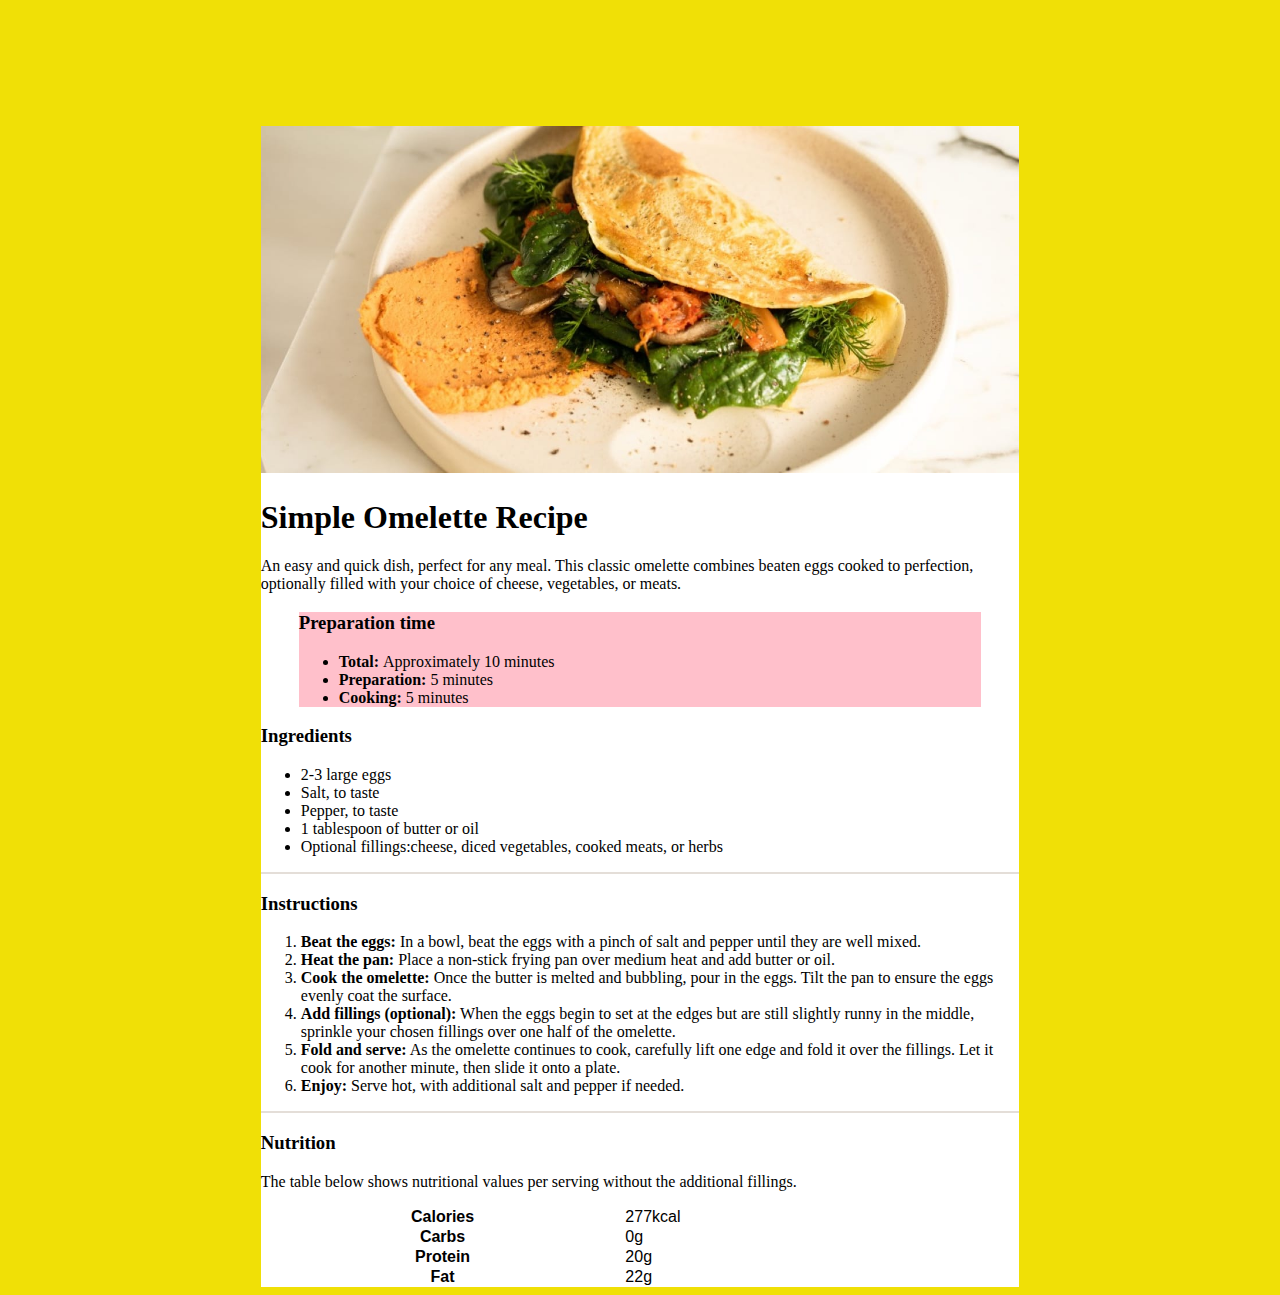
==== index.html @ 49f509ea "did the recipe page" ====
<!DOCTYPE html>
<html lang="en">
<head>
    <meta charset="UTF-8">
    <meta http-equiv="X-UA-Compatible" content="IE=edge">
    <meta name="viewport" content="width=device-width, initial-scale=1.0">
    <title>Document</title>
    <link rel="stylesheet" href="index.css">
</head>
<body>
    <div class="main-background">
        <div class="main-container">
            <div class="recipe-img">
                <img src="assets/images/image-omelette.jpeg" alt="image omelette"/>
            </div>
            <div class="recipe-info">
                <h1>Simple Omelette Recipe</h1>
                <p class="description">An easy and quick dish, perfect for any meal. This classic omelette
                    combines beaten eggs cooked to perfection, optionally filled with your choice of cheese,
                    vegetables, or meats.
                </p>
            </div>
            <div class="prep-time-section">
                <h3>Preparation time</h3>
                <ul>
                    <li><b>Total: </b>Approximately 10 minutes</li>
                    <li><b>Preparation: </b>5 minutes</li>
                    <li><b>Cooking: </b>5 minutes</li>
                </ul>
            </div>

            <div class="ingredients-section">
                <h3>Ingredients</h3>
                <ul>
                    <li>2-3 large eggs</li>
                    <li>Salt, to taste</li>
                    <li>Pepper, to taste</li>
                    <li>1 tablespoon of butter or oil</li>
                    <li>Optional fillings:cheese, diced vegetables, cooked meats, or herbs</li>
                </ul>
            </div>

            <hr/>
            <div class="instructions-sections">
                <h3>Instructions</h3>
                <ol>
                    <li><b>Beat the eggs:</b> In a bowl, beat the eggs with a pinch of salt and pepper until they are well mixed.</li>
                    <li><b>Heat the pan:</b> Place a non-stick frying pan over medium heat and add butter or oil.</li>
                    <li><b>Cook the omelette:</b> Once the butter is melted and bubbling, pour in the eggs. Tilt the pan to ensure the eggs evenly coat the surface.</li>
                    <li><b>Add fillings (optional):</b> When the eggs begin to set at the edges but are still slightly runny in the middle, sprinkle your chosen fillings over one half of the omelette.</li>
                    <li><b>Fold and serve:</b> As the omelette continues to cook, carefully lift one edge and fold it over the fillings. Let it cook for another minute, then slide it onto a plate.</li>
                    <li><b>Enjoy:</b>  Serve hot, with additional salt and pepper if needed.
    </li>
                </ol>
            </div>

            <hr/>
            <div class="nutrition-section">
                <h3>Nutrition</h3>
                <p>The table below shows nutritional values per serving without the additional fillings.</p>
                <table>
                    <tr>
                        <th>Calories</th>
                        <td>277kcal</td>
                    </tr>
                    <tr>
                        <th>Carbs</th>
                        <td>0g</td>
                    </tr>
                    <tr>
                        <th>Protein</th>
                        <td>20g</td>
                    </tr>
                    <tr>
                        <th>Fat</th>
                        <td>22g</td>
                    </tr>
                </table>
            </div>
        </div>
    </div>
</body>
</html>
---- index.css ----
:root {
  --nutmeg: hsl(14, 45%, 36%);
  --dark-raspberry: hsl(332, 51%, 32%);

  --white: hsl(0, 0%, 100%);
  --rose-white: hsl(330, 100%, 98%);
  --eggshell: hsl(30, 54%, 90%);
  --light-grey: hsl(30, 18%, 87%);
  --wenge-brown: hsl(30, 10%, 34%);
  --dark-charcoal: hsl(24, 5%, 18%);
}

.main-background{
    margin-left: 0%;
    margin-right: 0%;
    background-color:white;
}


@media screen and (min-width: 800px) {
    .main-background{
        background-color:white;
        align-items: center;
        display: flex;
        align-items: center;
        margin-left: 20%;
        margin-right: 20%;
        margin-top: 10%;
    }

    body{
        background-color: rgb(240, 224, 6);
    }
}

hr {
  border: 0.5px solid var(--light-grey);
}

img{max-width: 100%;}

.prep-time-section{
    background-color:  pink;
    margin-left: 5%;
    margin-right: 5%;
}

table {
  border-collapse: collapse;
  font-family: "Outfit", sans-serif;
  width: 90%;
  margin-top: 1rem;
}
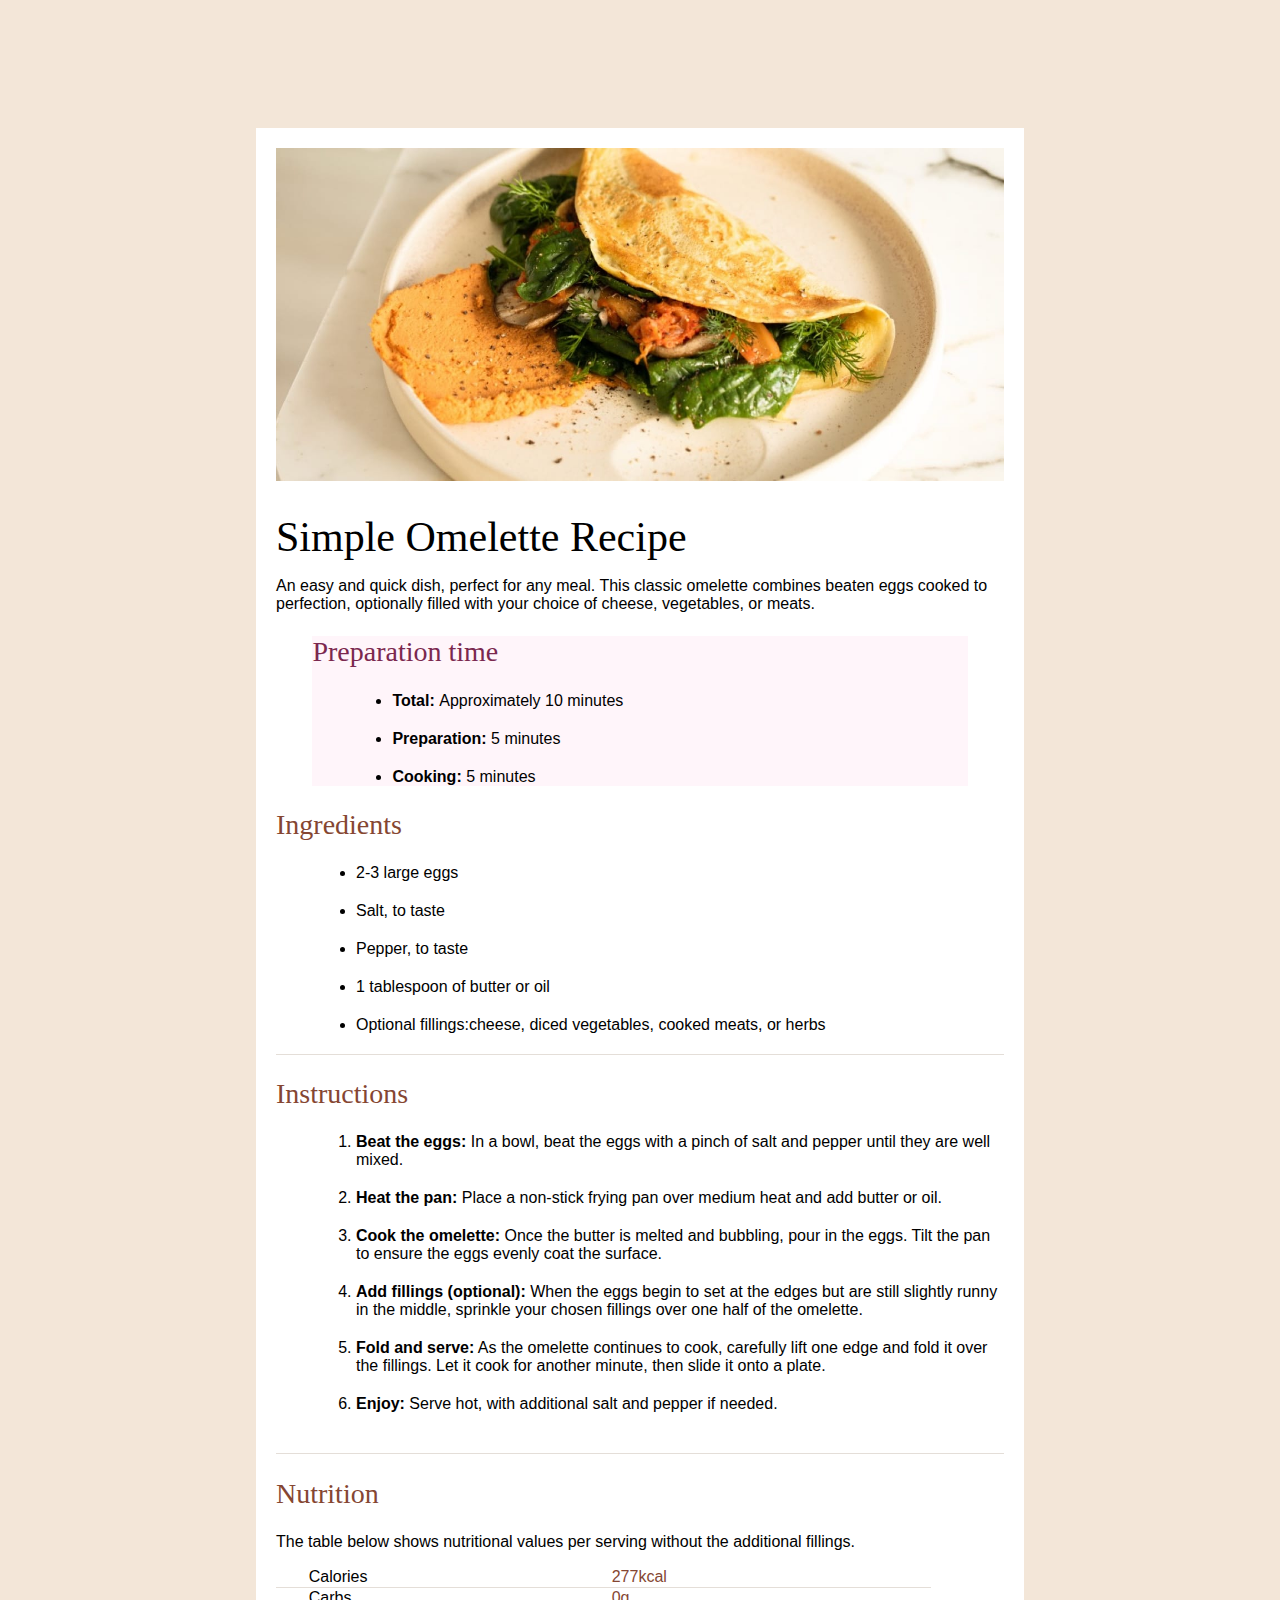
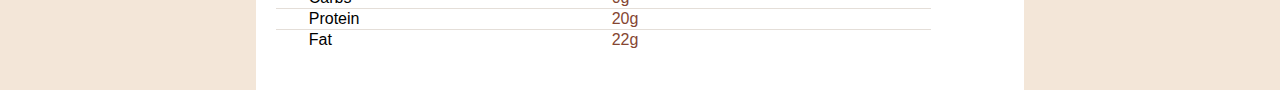
==== commit cd5df951: "Done with the design for recipe-page" ====
--- a/index.html
+++ b/index.html
@@ -5,6 +5,11 @@
     <meta http-equiv="X-UA-Compatible" content="IE=edge">
     <meta name="viewport" content="width=device-width, initial-scale=1.0">
     <title>Document</title>
+    <!-- Feel free to remove these styles or customise in your own stylesheet 👍 -->
+    <style>
+        .attribution { font-size: 11px; text-align: center; }
+        .attribution a { color: hsl(228, 45%, 44%); }
+    </style>
     <link rel="stylesheet" href="index.css">
 </head>
 <body>
@@ -21,7 +26,7 @@
                 </p>
             </div>
             <div class="prep-time-section">
-                <h3>Preparation time</h3>
+                <h2 id="prep-time-header">Preparation time</h2>
                 <ul>
                     <li><b>Total: </b>Approximately 10 minutes</li>
                     <li><b>Preparation: </b>5 minutes</li>
@@ -29,8 +34,8 @@
                 </ul>
             </div>
 
-            <div class="ingredients-section">
-                <h3>Ingredients</h3>
+            <div class="ingredients-section sec-line">
+                <h2>Ingredients</h2>
                 <ul>
                     <li>2-3 large eggs</li>
                     <li>Salt, to taste</li>
@@ -40,9 +45,8 @@
                 </ul>
             </div>
 
-            <hr/>
-            <div class="instructions-sections">
-                <h3>Instructions</h3>
+            <div class="instructions-sections instructions sec-line">
+                <h2>Instructions</h2>
                 <ol>
                     <li><b>Beat the eggs:</b> In a bowl, beat the eggs with a pinch of salt and pepper until they are well mixed.</li>
                     <li><b>Heat the pan:</b> Place a non-stick frying pan over medium heat and add butter or oil.</li>
@@ -54,9 +58,8 @@
                 </ol>
             </div>
 
-            <hr/>
-            <div class="nutrition-section">
-                <h3>Nutrition</h3>
+            <div class="nutrition-section instructions">
+                <h2>Nutrition</h2>
                 <p>The table below shows nutritional values per serving without the additional fillings.</p>
                 <table>
                     <tr>
--- a/index.css
+++ b/index.css
@@ -1,7 +1,6 @@
 :root {
   --nutmeg: hsl(14, 45%, 36%);
   --dark-raspberry: hsl(332, 51%, 32%);
-
   --white: hsl(0, 0%, 100%);
   --rose-white: hsl(330, 100%, 98%);
   --eggshell: hsl(30, 54%, 90%);
@@ -10,10 +9,52 @@
   --dark-charcoal: hsl(24, 5%, 18%);
 }
 
+h2 {
+    color: var(--nutmeg);
+    font-size: 28px;
+}
+
+#prep-time-header{
+    color: var(--dark-raspberry);
+}
+
+.sec-line{
+    border-bottom: 1px solid var(--light-grey);
+}
+
+.instructions {
+    margin-top: 20px;
+    padding-bottom: 20px;
+}
+
+body {
+    font-family: 'Outfit', sans-serif;
+    font-size: 16px;
+    background-color: var(--eggshell);
+    color: var(--Wenge-Brown);
+    margin: 0px;
+}
+
+h1, h2 {
+    font-family: 'Young Serif', serif;
+    font-weight: 400;
+}
+
+h1 {
+    color: var(--Dark-Charcoal);
+    margin-bottom: 15px;
+    font-size: 42px;
+}
+
+.bold {
+    font-weight: 700;
+}
+
 .main-background{
     margin-left: 0%;
     margin-right: 0%;
-    background-color:white;
+    background-color: var(--white);
+    padding: 20px;
 }
 
 
@@ -26,10 +67,11 @@
         margin-left: 20%;
         margin-right: 20%;
         margin-top: 10%;
+        padding: 20px;
     }
 
     body{
-        background-color: rgb(240, 224, 6);
+      background-color: var(--eggshell);
     }
 }
 
@@ -40,7 +82,7 @@
 img{max-width: 100%;}
 
 .prep-time-section{
-    background-color:  pink;
+    background-color: var(--rose-white);
     margin-left: 5%;
     margin-right: 5%;
 }
@@ -50,4 +92,32 @@
   font-family: "Outfit", sans-serif;
   width: 90%;
   margin-top: 1rem;
+}
+
+/* Apply border to all table cells */
+td, th {
+  border: none; /* Reset default borders */
+  border-bottom: 1px solid var(--light-grey);
+  font-weight: normal;
+}
+
+th{
+  text-align: left;
+  padding-left: 5%;
+}
+
+td{
+    color: var(--nutmeg);
+}
+
+/* Apply border to the last row only */
+tr:last-child td, tr:last-child th {
+  border-bottom: none; /* Remove bottom line from last row */
+}
+
+
+li{
+  margin: 20px 0;
+  margin-left: 40px;
+  position: relative;
 }